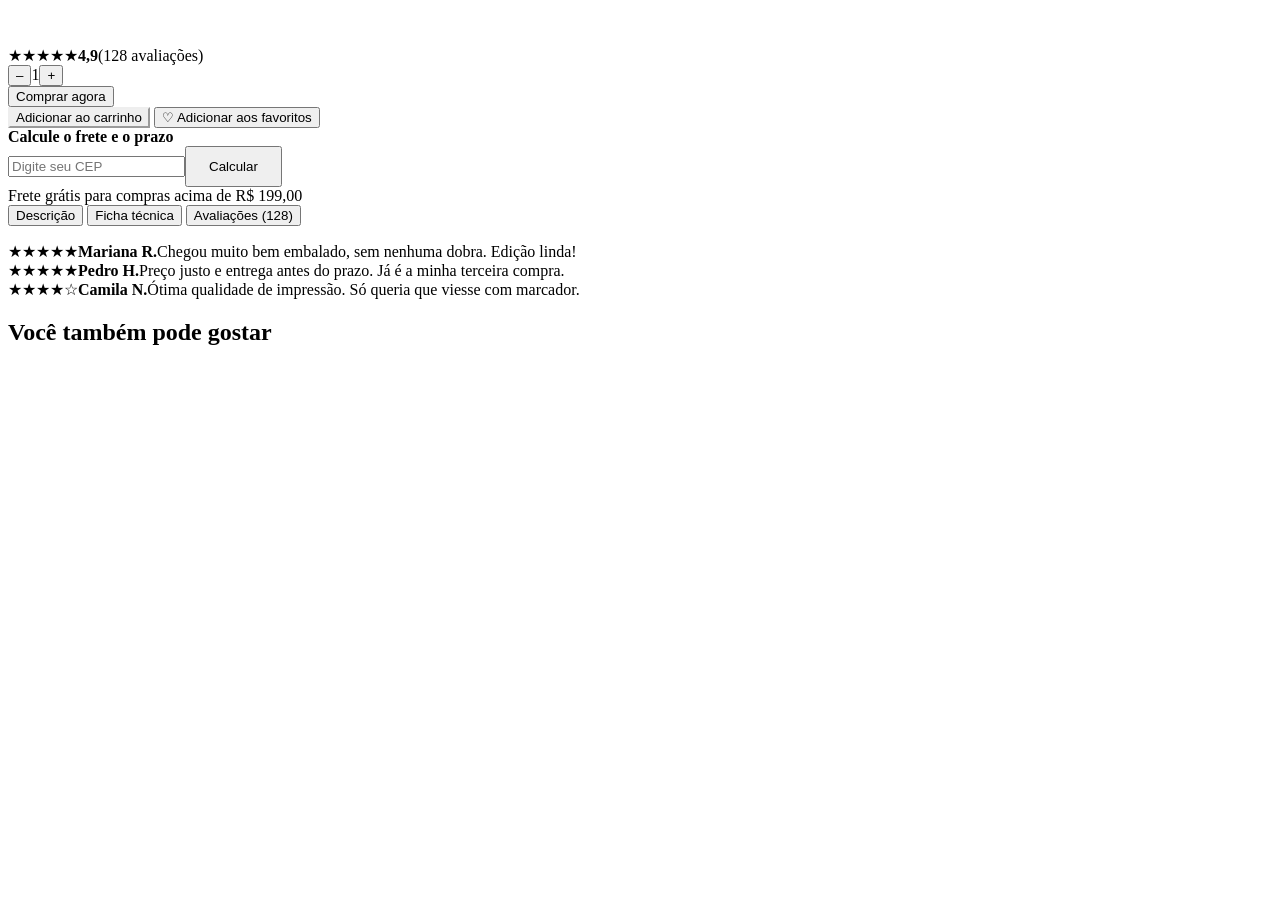
==== produto.html @ 6fdb6e45 "Adiciona página de detalhes do produto com frete e abas Co-Authored-By: Claude Opus 5.5 <noreply@ant" ====
<!doctype html>
<html lang="pt-BR">
<head>
  <meta charset="utf-8">
  <meta name="viewport" content="width=device-width, initial-scale=1">
  <title>Produto — Seshat</title>
  <link rel="icon" href="img/simbolo.svg">
  <link rel="preconnect" href="https://fonts.googleapis.com">
  <link rel="preconnect" href="https://fonts.gstatic.com" crossorigin>
  <link href="https://fonts.googleapis.com/css2?family=Inter:wght@400;500;600;700;900&family=Playfair+Display:wght@700&display=swap" rel="stylesheet">
  <link rel="stylesheet" href="css/style.css">
  <script>try { document.documentElement.dataset.theme = JSON.parse(localStorage.getItem('seshat-theme')) || 'light'; } catch (e) {}</script>
</head>
<body>
  <div id="header"></div>
  <main id="conteudo">
    <nav class="wrap crumbs" aria-label="Você está em" id="crumbs"></nav>
    <section class="wrap product">
      <div class="gallery">
        <div class="gallery-main"><img id="foto" alt=""></div>
        <div class="thumbs" id="thumbs"></div>
      </div>
      <div class="info">
        <span class="kicker" data-p="selo"></span>
        <h1 data-p="titulo"></h1>
        <span class="by" data-p="autor"></span>
        <div class="rating"><span class="stars" aria-hidden="true">★★★★★</span><b>4,9</b><span>(128 avaliações)</span></div>
        <div class="hr"></div>
        <div class="prices" id="precos"></div>
        <div class="stock" data-p="estoque"></div>
        <div class="seller"><b data-p="vendedor"></b><span data-p="vendedor-info"></span></div>
        <div class="buy-row">
          <div class="qty qty-lg" aria-label="Quantidade"><button type="button" data-q="-1" aria-label="Diminuir">–</button><span id="qtd">1</span><button type="button" data-q="1" aria-label="Aumentar">+</button></div>
          <button class="btn btn-dark" id="comprar">Comprar agora</button>
        </div>
        <button class="btn btn-outline btn-block" id="add" style="border-color:var(--ink)">Adicionar ao carrinho</button>
        <button class="fav-link" id="fav">♡  Adicionar aos favoritos</button>
        <div class="ship">
          <b>Calcule o frete e o prazo</b>
          <form id="frete"><input class="input" id="cep" inputmode="numeric" placeholder="Digite seu CEP" aria-label="CEP" maxlength="9"><button class="btn btn-gold btn-sm" style="padding:11px 22px">Calcular</button></form>
          <span class="ok" id="frete-msg">Frete grátis para compras acima de R$ 199,00</span>
        </div>
      </div>
    </section>

    <section class="details"><div class="wrap">
      <div class="tabs-line" role="tablist">
        <button class="ativo" role="tab" data-tab="desc">Descrição</button>
        <button role="tab" data-tab="ficha">Ficha técnica</button>
        <button role="tab" data-tab="aval">Avaliações (128)</button>
      </div>
      <div class="details-cols">
        <p data-p="descricao" data-pane="desc"></p>
        <div class="reviews hidden" data-pane="aval">
          <div class="review"><span class="stars">★★★★★</span><b>Mariana R.</b>Chegou muito bem embalado, sem nenhuma dobra. Edição linda!</div>
          <div class="review"><span class="stars">★★★★★</span><b>Pedro H.</b>Preço justo e entrega antes do prazo. Já é a minha terceira compra.</div>
          <div class="review"><span class="stars">★★★★☆</span><b>Camila N.</b>Ótima qualidade de impressão. Só queria que viesse com marcador.</div>
        </div>
        <dl class="spec" id="ficha" data-pane="desc ficha"></dl>
      </div>
    </div></section>

    <section class="wrap section">
      <div class="section-head"><div><h2>Você também pode gostar</h2><p data-p="rel"></p></div></div>
      <div class="grid" id="relacionados"></div>
    </section>
  </main>
  <div id="footer"></div>
  <script src="js/data.js"></script>
  <script src="js/app.js"></script>
  <script>
    const p = produto(params.get('id')) || produto('uzumaki-luxo');
    const gen = Object.entries(CATEGORIAS).find(([, c]) => c.itens.includes(p.id));
    mountLayout(p.rara ? 'raridades' : gen?.[0]);
    document.title = `${p.titulo} — Seshat`;
    const crumb = p.rara ? ['raridades', 'Raridades'] : gen ? [gen[0], gen[1].nome] : ['lancamentos', 'Lançamentos'];
    $('#crumbs').innerHTML = `<a href="index.html">Início</a><span class="sep">/</span><a href="categoria.html?g=${crumb[0]}">${crumb[1]}</a><span class="sep">/</span><span>${esc(p.titulo)}</span>`;

    const set = (k, v) => $$(`[data-p="${k}"]`).forEach(e => e.textContent = v);
    set('selo', p.selo || `${p.editora.toUpperCase()} · ${p.rara ? 'EDIÇÃO DE COLECIONADOR' : 'BROCHURA'} · ${gen ? gen[1].nome.toUpperCase() : 'MANGÁ'}`);
    set('titulo', p.titulo);
    set('autor', `por ${p.autor}`);
    set('estoque', p.estoque || (p.rara ? 'Restam poucas unidades — exemplar de coleção' : 'Em estoque — enviamos em até 24h'));
    if (!p.rara && !p.estoque) Object.assign($('[data-p="estoque"]').style, { background: 'var(--green-soft)', color: 'var(--green)' });
    set('vendedor', p.rara ? 'Vendido por Sebo Espiral · vendedor parceiro verificado' : 'Vendido e entregue pela Seshat');
    set('vendedor-info', p.rara ? '★ 4,9 como vendedor · 1.240 vendas · entrega e garantia pela Seshat' : 'Produto novo, lacrado e com nota fiscal');
    set('descricao', p.descricao || `${p.titulo} chega à Seshat pela ${p.editora}. Obra de ${p.autor}, com impressão de qualidade, papel encorpado e acabamento pensado para durar na sua estante. Um volume indispensável para quem acompanha a série${gen ? ' ou ama ' + gen[1].nome.toLowerCase() : ''}.`);
    set('rel', p.rara ? 'Outras raridades e clássicos do gênero' : `Mais títulos de ${gen ? gen[1].nome : 'mangá'} que os leitores adoram`);

    const d = desconto(p);
    $('#precos').innerHTML = `${p.antigo ? `<div class="row"><span class="old">${brl(p.antigo)}</span><span class="seal">-${d}%</span></div>` : ''}
      <span class="now">${brl(p.preco)}</span>
      <span class="pix">ou ${brl(cents(p.preco * .9))} no Pix (10% OFF)</span>
      <span class="parc">ou 6x de ${brl(cents(p.preco / 6))} sem juros no cartão</span>`;

    const ficha = p.ficha || [['Editora', p.editora], ['Autor', p.autor], ['Idioma', 'Português (Brasil)'], ['Formato', p.rara ? 'Capa dura · 17 × 25 cm' : 'Brochura · 13,7 × 20 cm'], ['Páginas', p.rara ? '640' : '192'], ['Edição', p.rara ? 'Luxo · 1ª tiragem' : 'Regular']];
    $('#ficha').innerHTML = ficha.map(([k, v]) => `<div><dt>${k}</dt><dd>${esc(v)}</dd></div>`).join('');

    // Galeria: a mesma capa com recortes diferentes, como no protótipo
    const pos = ['center', 'top', 'center 70%', 'bottom'];
    $('#foto').src = capa(p); $('#foto').alt = `Capa de ${p.titulo}`;
    $('#thumbs').innerHTML = pos.map((o, i) => `<button class="${i ? '' : 'ativo'}" data-pos="${o}" aria-label="Foto ${i + 1}"><img src="${capa(p)}" alt="" style="object-position:${o};${i ? 'transform:scale(1.6)' : ''}"></button>`).join('');
    $('#thumbs').onclick = e => {
      const b = e.target.closest('button'); if (!b) return;
      $$('#thumbs button').forEach(x => x.classList.toggle('ativo', x === b));
      $('#foto').style.objectPosition = b.dataset.pos;
      $('#foto').style.transform = b === $('#thumbs button') ? '' : 'scale(1.35)';
    };

    let q = 1;
    $$('[data-q]').forEach(b => b.onclick = () => { q = Math.max(1, Math.min(10, q + +b.dataset.q)); $('#qtd').textContent = q; });
    $('#add').onclick = () => { cart.add(p.id, q); openMiniCart(); };
    $('#comprar').onclick = () => { cart.add(p.id, q); location.href = 'checkout.html'; };
    const favTxt = () => $('#fav').textContent = favs.has(p.id) ? '♥  Nos seus favoritos' : '♡  Adicionar aos favoritos';
    $('#fav').onclick = () => { toast(favs.toggle(p.id) ? 'Adicionado aos favoritos' : 'Removido dos favoritos'); favTxt(); };
    favTxt();

    $('#cep').oninput = e => { const v = e.target.value.replace(/\D/g, '').slice(0, 8); e.target.value = v.length > 5 ? v.slice(0, 5) + '-' + v.slice(5) : v; };
    $('#frete').onsubmit = e => {
      e.preventDefault();
      const ok = $('#cep').value.replace(/\D/g, '').length === 8;
      $('#cep').classList.toggle('erro', !ok);
      $('#frete-msg').style.color = ok ? '' : 'var(--red)';
      $('#frete-msg').textContent = !ok ? 'Digite um CEP com 8 números.' : p.preco >= 199 ? 'Frete grátis · chega em 3 a 5 dias úteis' : 'PAC: R$ 19,90 (5 a 8 dias úteis) · grátis acima de R$ 199';
    };

    $$('[data-tab]').forEach(b => b.onclick = () => {
      $$('[data-tab]').forEach(x => x.classList.toggle('ativo', x === b));
      $$('[data-pane]').forEach(el => el.classList.toggle('hidden', !el.dataset.pane.split(' ').includes(b.dataset.tab)));
    });

    const rel = (p.rara ? LISTAS.raridades.itens : gen ? gen[1].itens : HOME.lancamentos).filter(id => id !== p.id).slice(0, 5);
    renderCards($('#relacionados'), rel);
  </script>
</body>
</html>
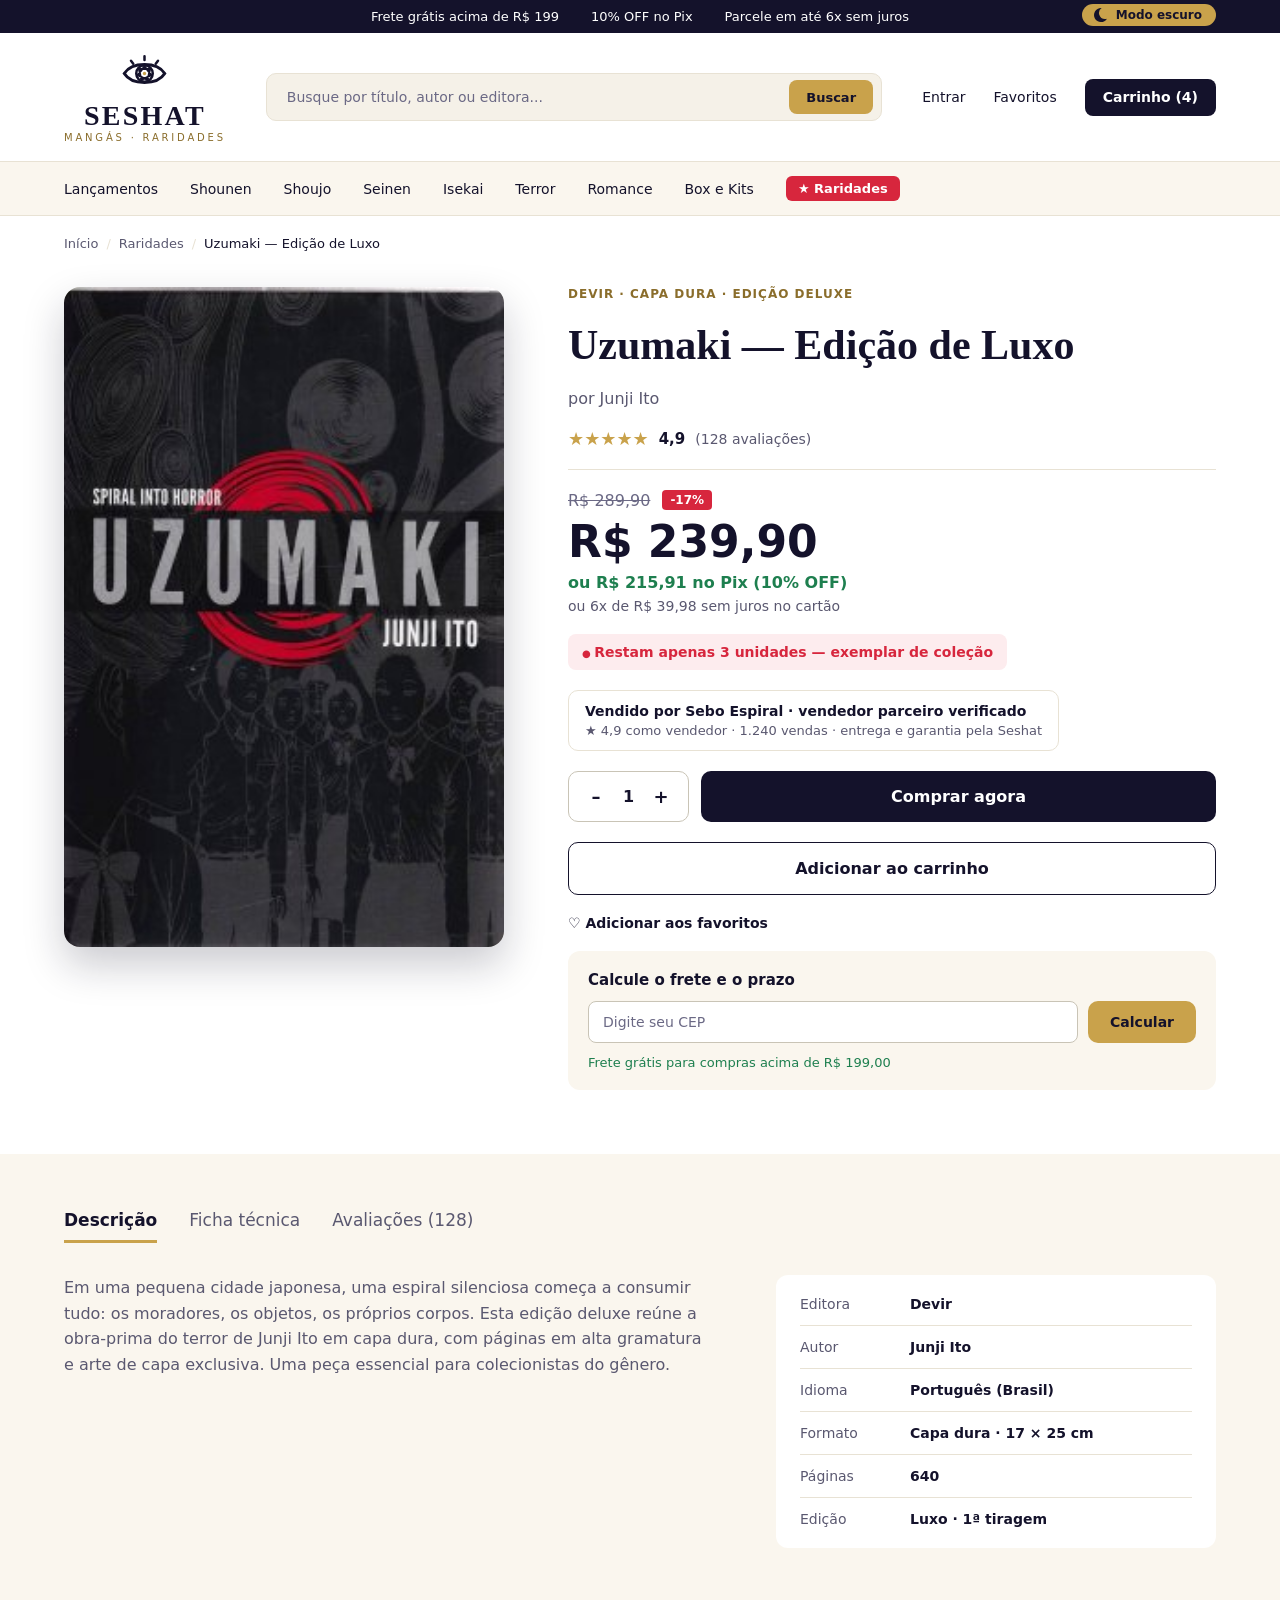
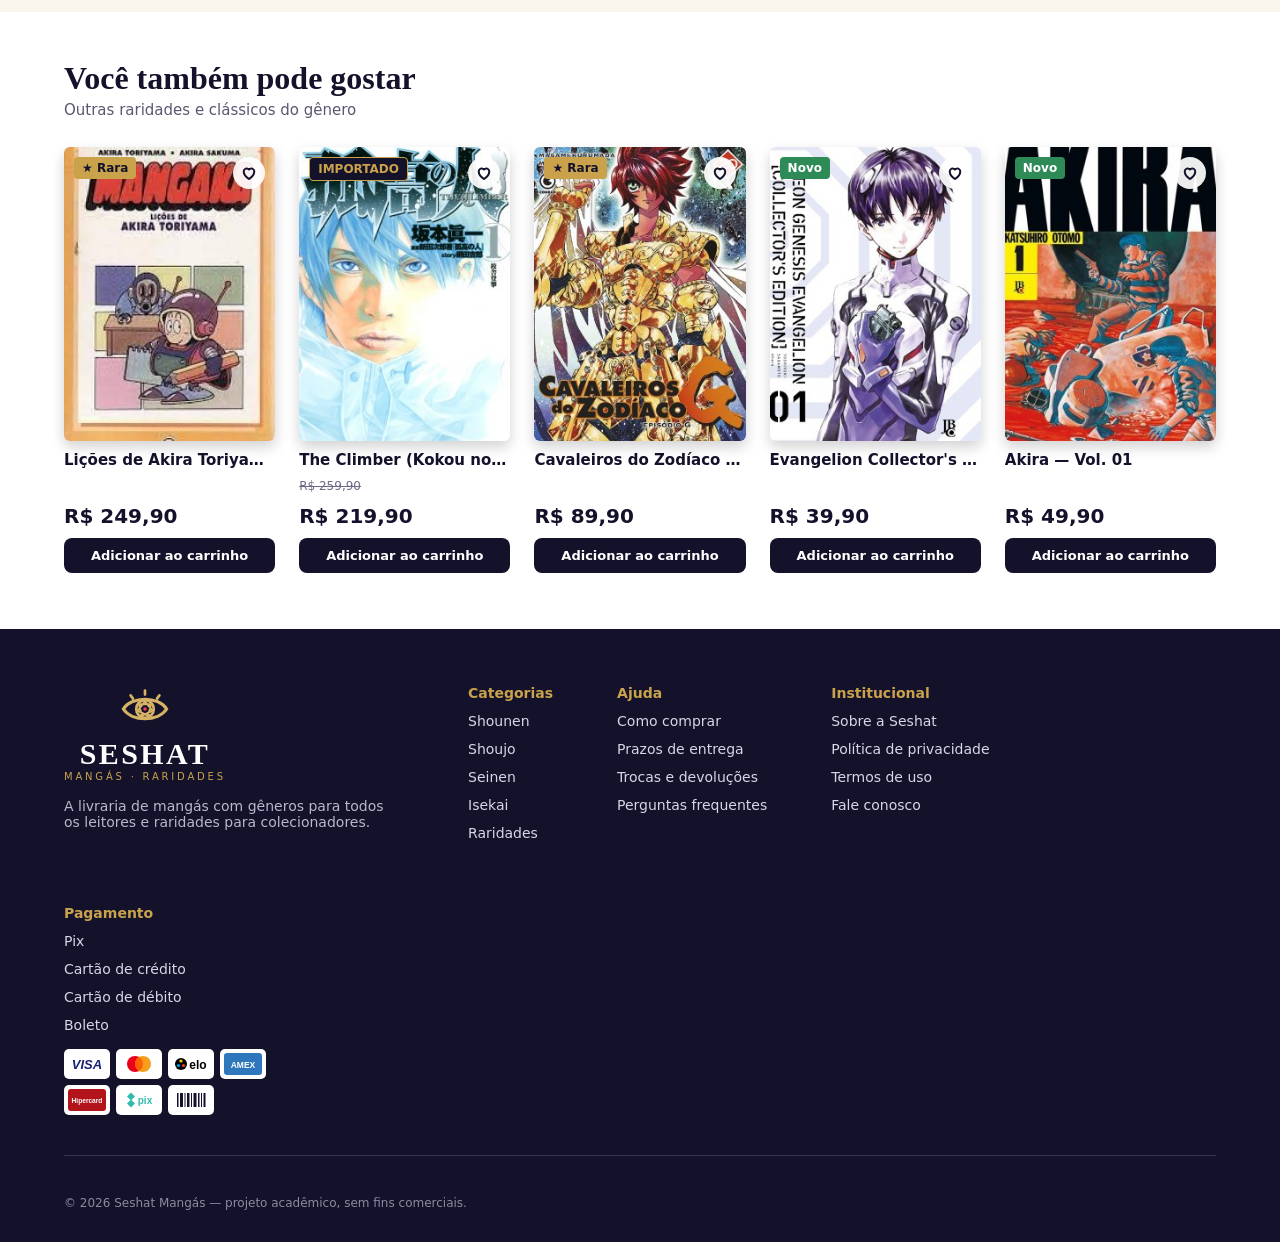
==== commit 1779998a: "Remove miniaturas da página do produto e mostra a capa inteira Co-Authored-By: Claude Opus 5.5 <nore" ====
--- a/produto.html
+++ b/produto.html
@@ -18,7 +18,6 @@
     <section class="wrap product">
       <div class="gallery">
         <div class="gallery-main"><img id="foto" alt=""></div>
-        <div class="thumbs" id="thumbs"></div>
       </div>
       <div class="info">
         <span class="kicker" data-p="selo"></span>
@@ -96,16 +95,7 @@
     const ficha = p.ficha || [['Editora', p.editora], ['Autor', p.autor], ['Idioma', 'Português (Brasil)'], ['Formato', p.rara ? 'Capa dura · 17 × 25 cm' : 'Brochura · 13,7 × 20 cm'], ['Páginas', p.rara ? '640' : '192'], ['Edição', p.rara ? 'Luxo · 1ª tiragem' : 'Regular']];
     $('#ficha').innerHTML = ficha.map(([k, v]) => `<div><dt>${k}</dt><dd>${esc(v)}</dd></div>`).join('');
 
-    // Galeria: a mesma capa com recortes diferentes, como no protótipo
-    const pos = ['center', 'top', 'center 70%', 'bottom'];
     $('#foto').src = capa(p); $('#foto').alt = `Capa de ${p.titulo}`;
-    $('#thumbs').innerHTML = pos.map((o, i) => `<button class="${i ? '' : 'ativo'}" data-pos="${o}" aria-label="Foto ${i + 1}"><img src="${capa(p)}" alt="" style="object-position:${o};${i ? 'transform:scale(1.6)' : ''}"></button>`).join('');
-    $('#thumbs').onclick = e => {
-      const b = e.target.closest('button'); if (!b) return;
-      $$('#thumbs button').forEach(x => x.classList.toggle('ativo', x === b));
-      $('#foto').style.objectPosition = b.dataset.pos;
-      $('#foto').style.transform = b === $('#thumbs button') ? '' : 'scale(1.35)';
-    };
 
     let q = 1;
     $$('[data-q]').forEach(b => b.onclick = () => { q = Math.max(1, Math.min(10, q + +b.dataset.q)); $('#qtd').textContent = q; });
--- a/css/style.css
+++ b/css/style.css
@@ -0,0 +1,657 @@
+/* Seshat — cores e tipografia tiradas do Figma (modo claro e escuro) */
+:root {
+  --bg: #ffffff;
+  --bg-soft: #faf6ee;
+  --bg-field: #f5f1e8;
+  --surface: #ffffff;
+  --ink: #14122b;
+  --navy: #14122b;
+  --btn: #14122b;
+  --btn-ink: #ffffff;
+  --header: #ffffff;
+  --muted: #5a5870;
+  --placeholder: #6b6985;
+  --line: #e8e2d4;
+  --line-strong: #c9c4b6;
+  --gold: #c9a24b;
+  --gold-ink: #8a6d2b;
+  --red: #d7263d;
+  --red-soft: #fdecee;
+  --red-ink: #a3162a;
+  --green: #1e7f4f;
+  --green-soft: #e8f5ee;
+  --pix-soft: #fbf5e6;
+  --overlay: rgba(20, 18, 43, .55);
+  --shadow: 0 6px 14px rgba(0, 0, 0, .18);
+  --serif: 'Playfair Display', Georgia, serif;
+  --sans: 'Inter', system-ui, sans-serif;
+  color-scheme: light;
+}
+:root[data-theme="dark"] {
+  --bg: #0e0d18;
+  --bg-soft: #1a1826;
+  --bg-field: #1a1826;
+  --surface: #1a1826;
+  --ink: #f4f3fa;
+  --navy: #14122b;
+  --btn: #14122b;
+  --header: #14122b;
+  --muted: #a5a2c3;
+  --placeholder: #b0aec8;
+  --line: #2a2740;
+  --line-strong: #2a2740;
+  --gold: #d6b264;
+  --gold-ink: #d6b264;
+  --red: #e64054;
+  --red-soft: #3a1620;
+  --red-ink: #ff9aa6;
+  --green: #38a36b;
+  --green-soft: #15291f;
+  --pix-soft: #1a1826;
+  --overlay: rgba(0, 0, 0, .65);
+  color-scheme: dark;
+}
+
+* { box-sizing: border-box; margin: 0; padding: 0; }
+html { scroll-behavior: smooth; }
+body { font-family: var(--sans); background: var(--bg); color: var(--ink); line-height: normal; -webkit-font-smoothing: antialiased; }
+a { color: inherit; text-decoration: none; }
+button, input, select, textarea { font: inherit; color: inherit; }
+button { background: none; border: 0; cursor: pointer; }
+img { display: block; max-width: 100%; }
+.serif { font-family: var(--serif); font-weight: 700; }
+.wrap { width: 100%; max-width: 1440px; margin: 0 auto; padding-left: 64px; padding-right: 64px; }
+.hidden { display: none !important; }
+:focus-visible { outline: 2px solid var(--gold); outline-offset: 2px; }
+
+/* Botões */
+.btn { display: inline-flex; align-items: center; justify-content: center; gap: 8px; border-radius: 10px; font-weight: 600; font-size: 16px; padding: 16px 24px; transition: transform .15s, filter .15s, background .15s; cursor: pointer; text-align: center; }
+.btn:hover { filter: brightness(1.08); }
+.btn:active { transform: scale(.98); }
+.btn-dark { background: var(--btn); color: var(--btn-ink); }
+:root[data-theme="dark"] .btn-dark { background: var(--gold); color: #14122b; }
+.btn-gold { background: var(--gold); color: #14122b; }
+.btn-outline { border: 1px solid var(--line-strong); color: var(--ink); background: transparent; }
+:root[data-theme="dark"] .btn-outline { border-color: #4a4668; }
+.btn-ghost { border: 1.5px solid #fff; color: #fff; border-radius: 8px; }
+.btn-sm { font-size: 14px; padding: 11px 22px; }
+.btn-block { width: 100%; }
+.link-gold { color: var(--gold-ink); font-weight: 600; font-size: 14px; }
+.link-gold:hover { text-decoration: underline; }
+
+/* Topo */
+.topbar { background: var(--navy); color: #fff; font-size: 13px; font-weight: 500; position: relative; }
+:root[data-theme="dark"] .topbar { background: #0a0913; }
+.topbar .wrap { display: flex; justify-content: center; gap: 32px; padding-top: 9px; padding-bottom: 9px; }
+.theme-toggle { position: absolute; right: 64px; top: 4px; background: var(--gold); color: #14122b; border-radius: 14px; padding: 4px 14px 4px 12px; font-size: 12px; font-weight: 600; display: flex; gap: 8px; align-items: center; }
+:root[data-theme="dark"] .theme-toggle { background: #fff; }
+.header { background: var(--header); }
+.header-main { display: flex; align-items: center; gap: 40px; padding-top: 18px; padding-bottom: 18px; }
+.logo { display: flex; flex-direction: column; align-items: center; gap: 6px; flex-shrink: 0; color: var(--ink); }
+:root[data-theme="dark"] .header .logo { color: #f4f3fa; }
+.logo svg { width: 45px; height: 45px; }
+.logo-name { font-family: var(--serif); font-weight: 700; font-size: 28px; letter-spacing: 2.24px; line-height: 1; }
+.logo-tag { font-size: 10px; font-weight: 500; letter-spacing: 2.8px; color: var(--gold-ink); margin-top: 2px; }
+.logo-text { display: flex; flex-direction: column; align-items: center; }
+.search { flex: 1; display: flex; align-items: center; background: var(--bg-field); border: 1px solid var(--line); border-radius: 10px; padding: 6px 8px 6px 20px; min-width: 0; }
+:root[data-theme="dark"] .search { background: #1d1b2e; }
+.search input { flex: 1; border: 0; background: transparent; font-size: 14px; outline: none; min-width: 0; }
+.search input::placeholder { color: var(--placeholder); }
+.search button { background: var(--gold); color: #14122b; font-weight: 600; font-size: 13px; border-radius: 8px; height: 34px; width: 84px; }
+.actions { display: flex; align-items: center; gap: 28px; font-size: 14px; font-weight: 500; flex-shrink: 0; }
+.actions a:hover { color: var(--gold-ink); }
+.cart-btn { background: var(--btn); color: #fff; border-radius: 8px; height: 37px; padding: 0 18px; display: inline-flex; align-items: center; font-weight: 600; }
+:root[data-theme="dark"] .cart-btn { background: #1d1b2e; border: 1px solid var(--line); }
+.actions .cart-btn:hover { color: #fff; filter: brightness(1.15); }
+.menu-btn { display: none; font-size: 24px; color: var(--ink); }
+.catmenu { background: var(--bg-soft); border: 1px solid var(--line); border-width: 1px 0; }
+.catmenu .wrap { display: flex; align-items: center; gap: 32px; padding-top: 14px; padding-bottom: 14px; font-size: 14px; font-weight: 500; overflow-x: auto; white-space: nowrap; scrollbar-width: none; }
+.catmenu a:hover, .catmenu a.ativo { color: var(--gold-ink); }
+.catmenu a.ativo { font-weight: 700; }
+.tag-raridades { background: var(--red); color: #fff !important; font-weight: 700; font-size: 13px; padding: 5px 12px; border-radius: 6px; }
+.tag-raridades:hover { filter: brightness(1.1); }
+
+/* Hero */
+.hero { background: var(--navy); color: #fff; }
+.hero .wrap { display: flex; align-items: center; justify-content: space-between; gap: 40px; padding-top: 56px; padding-bottom: 56px; }
+.hero-text { max-width: 560px; display: flex; flex-direction: column; gap: 20px; align-items: flex-start; }
+.eyebrow { color: var(--gold); font-size: 13px; font-weight: 600; letter-spacing: 2.6px; }
+.hero h1 { font-family: var(--serif); font-size: 52px; line-height: 1.12; }
+.hero p { color: #c9c7da; font-size: 17px; line-height: 1.5; max-width: 520px; }
+.hero-buttons { display: flex; gap: 14px; flex-wrap: wrap; }
+.hero-buttons .btn { font-size: 15px; border-radius: 8px; padding: 16px 28px; }
+.hero-covers { position: relative; width: 560px; height: 330px; flex-shrink: 0; }
+.hero-covers img { position: absolute; width: 190px; height: 270px; object-fit: cover; border-radius: 6px; box-shadow: 0 8px 18px rgba(0, 0, 0, .25); transition: transform .3s; }
+.hero-covers img:nth-child(1) { left: 34px; top: 49px; transform: rotate(-6deg); }
+.hero-covers img:nth-child(2) { left: 190px; top: 20px; z-index: 1; }
+.hero-covers img:nth-child(3) { left: 345px; top: 79px; transform: rotate(6deg); z-index: 2; }
+.hero-covers:hover img:nth-child(1) { transform: rotate(-9deg) translateX(-8px); }
+.hero-covers:hover img:nth-child(3) { transform: rotate(9deg) translateX(8px); }
+
+.publishers { background: var(--bg-soft); border: 1px solid var(--line); border-width: 1px 0; }
+.publishers .wrap { display: flex; align-items: center; justify-content: center; gap: 20px; padding-top: 22px; padding-bottom: 22px; flex-wrap: wrap; }
+.publishers span { color: var(--muted); font-size: 13px; font-weight: 500; letter-spacing: 1.04px; }
+.chips { display: flex; gap: 12px; flex-wrap: wrap; }
+.chip { background: var(--surface); border: 1px solid var(--line); border-radius: 20px; padding: 10px 20px; font-weight: 600; font-size: 15px; }
+.chip:hover { border-color: var(--gold); }
+
+/* Seções */
+.section { padding-top: 48px; padding-bottom: 56px; }
+.section-alt { background: var(--bg-soft); }
+.section-head { display: flex; justify-content: space-between; align-items: flex-end; gap: 16px; margin-bottom: 28px; }
+.section-head h2 { font-family: var(--serif); font-size: 32px; }
+.section-head p { color: var(--muted); font-size: 15px; margin-top: 4px; }
+.genres { display: grid; grid-template-columns: repeat(6, 1fr); gap: 20px; }
+.genre-tile { position: relative; height: 190px; border-radius: 12px; overflow: hidden; display: flex; flex-direction: column; justify-content: flex-end; padding: 18px; color: #fff; isolation: isolate; }
+.genre-tile img { position: absolute; inset: 0; width: 100%; height: 100%; object-fit: cover; z-index: -2; transition: transform .4s; }
+.genre-tile::before { content: ''; position: absolute; inset: 0; z-index: -1; background: linear-gradient(rgba(var(--c1), .62), rgba(var(--c2), .62)); }
+.genre-tile:hover img { transform: scale(1.06); }
+.genre-tile strong { font-family: var(--serif); font-size: 24px; }
+.genre-tile small { font-size: 13px; }
+
+/* Card de produto */
+.grid { display: grid; grid-template-columns: repeat(5, 1fr); gap: 32px 24px; }
+.grid-4 { grid-template-columns: repeat(4, 1fr); gap: 40px 32px; }
+.card { display: flex; flex-direction: column; gap: 10px; min-width: 0; }
+.card-cover { position: relative; aspect-ratio: 216 / 300; border-radius: 6px; overflow: hidden; box-shadow: var(--shadow); display: block; }
+.card-cover a { display: block; height: 100%; }
+.card-cover img { width: 100%; height: 100%; object-fit: cover; transition: transform .35s; }
+.card:hover .card-cover img { transform: scale(1.04); }
+.seal { position: absolute; left: 10px; top: 10px; background: var(--red); color: #fff; font-weight: 700; font-size: 12px; padding: 4px 8px; border-radius: 4px; }
+.seal.novo { background: #2e8b57; }
+.seal.importado { background: var(--navy); border: 1px solid var(--gold); color: var(--gold); }
+.seal.rara { background: var(--gold); color: #14122b; }
+.fav { position: absolute; right: 10px; top: 10px; width: 32px; height: 32px; border-radius: 16px; background: rgba(255, 255, 255, .92); display: grid; place-items: center; transition: transform .15s; }
+.fav:hover { transform: scale(1.1); }
+.fav svg { width: 18px; height: 18px; stroke: #14122b; fill: none; }
+.fav.on svg { fill: var(--red); stroke: var(--red); }
+.card-title { font-weight: 600; font-size: 15px; white-space: nowrap; overflow: hidden; text-overflow: ellipsis; }
+.card-title:hover { color: var(--gold-ink); }
+.price-old { color: var(--placeholder); font-size: 12px; text-decoration: line-through; min-height: 15px; }
+.price { font-weight: 700; font-size: 20px; }
+.card .btn { font-size: 13px; padding: 10px 16px; border-radius: 8px; background: var(--btn); color: #fff; margin-top: auto; }
+:root[data-theme="dark"] .card .btn { background: #14122b; border: 1px solid var(--line); }
+
+/* Faixa raridades */
+.rare-band { background: var(--navy); border: 2px solid var(--gold); border-radius: 20px; padding: 44px 56px; display: flex; align-items: center; justify-content: space-between; gap: 32px; color: #fff; position: relative; min-height: 383px; }
+.rare-text { max-width: 600px; display: flex; flex-direction: column; gap: 14px; align-items: flex-start; }
+.rare-text .eyebrow { font-weight: 700; }
+.rare-text h3 { font-family: var(--serif); font-size: 34px; max-width: 540px; }
+.rare-text p { color: #c9c7da; font-size: 16px; line-height: 1.5; max-width: 540px; }
+.rare-text .price { font-size: 26px; padding-top: 14px; }
+.rare-text .btn { font-size: 15px; padding: 15px 28px; border-radius: 8px; }
+.rare-covers { display: flex; align-items: center; gap: 20px; flex-shrink: 0; padding: 0 60px; position: relative; overflow: hidden; }
+/* Trilho do carrossel: as capas ficam fixas no DOM e só mudam de posição, assim o movimento é animado */
+.rare-track { --w: 140px; --h: 200px; --step: 160px; position: relative; width: calc(var(--step) * 2 + var(--w)); height: calc(var(--h) * 1.12 + 64px); }
+.rare-track img { position: absolute; left: 50%; top: 50%; width: var(--w); height: var(--h); object-fit: cover; border-radius: 6px; box-shadow: 0 8px 18px rgba(0, 0, 0, .25); cursor: pointer; opacity: .4; filter: saturate(.6);
+  transform: translate(calc(-50% + var(--x, 0px)), -50%) scale(var(--s, .92)); transition: transform .6s var(--ease), opacity .6s var(--ease), filter .6s var(--ease), box-shadow .6s var(--ease); }
+.rare-track img[data-pos="-1"] { --x: calc(var(--step) * -1); }
+.rare-track img[data-pos="1"] { --x: var(--step); }
+.rare-track img[data-pos="0"] { --s: 1.12; opacity: 1; filter: none; z-index: 2; box-shadow: 0 0 0 2px var(--gold), 0 0 28px rgba(214, 178, 100, .45), 0 18px 34px rgba(0, 0, 0, .45); }
+.rare-track img[data-pos="hide-l"] { --x: calc(var(--step) * -2); opacity: 0; pointer-events: none; }
+.rare-track img[data-pos="hide-r"] { --x: calc(var(--step) * 2); opacity: 0; pointer-events: none; }
+.rare-track img:not([data-pos="0"]):hover { opacity: .75; filter: none; }
+.rare-dots { position: absolute; left: 50%; bottom: -18px; translate: -50% 0; display: flex; gap: 8px; }
+.rare-dots button { width: 8px; height: 8px; border-radius: 4px; background: rgba(255, 255, 255, .3); transition: width .4s var(--ease), background .4s; }
+.rare-dots button.ativo { width: 24px; background: var(--gold); }
+.rare-text > * { transition: opacity .3s var(--ease), translate .3s var(--ease); }
+.rare-text.trocando > :not(.eyebrow) { opacity: 0; translate: 0 10px; }
+.arrow { width: 40px; height: 40px; border-radius: 20px; background: rgba(255, 255, 255, .14); color: #fff; font-weight: 700; font-size: 18px; position: absolute; top: 50%; translate: 0 -50%; }
+.arrow { z-index: 3; transition: background .2s, scale .2s var(--ease); }
+.arrow:hover { background: rgba(255, 255, 255, .25); scale: 1.1; }
+.arrow:active { scale: .92; }
+.arrow.prev { left: 0; } .arrow.next { right: 0; }
+
+.benefits { display: flex; justify-content: space-between; gap: 24px; padding-top: 40px; padding-bottom: 40px; flex-wrap: wrap; }
+.benefit { display: flex; flex-direction: column; gap: 4px; }
+.benefit::before { content: ''; width: 10px; height: 10px; border-radius: 50%; background: var(--gold); }
+.benefit strong { font-size: 16px; font-weight: 600; }
+.benefit span { color: var(--muted); font-size: 14px; }
+
+/* Rodapé */
+.footer { background: var(--navy); color: #d8d6e6; }
+:root[data-theme="dark"] .footer { background: #14122b; }
+.footer .wrap { padding-top: 56px; padding-bottom: 32px; display: flex; flex-direction: column; gap: 40px; }
+.footer-cols { display: flex; gap: 64px; flex-wrap: wrap; }
+.footer-brand { width: 340px; display: flex; flex-direction: column; gap: 16px; align-items: flex-start; }
+.footer-brand .logo { color: #fff; }
+.footer-brand .logo svg { width: 48px; height: 48px; }
+.footer-brand .logo-name { font-size: 30px; letter-spacing: 2.4px; }
+.footer-brand .logo-tag { color: var(--gold); }
+.footer-brand p { color: #b9b7cc; font-size: 14px; max-width: 320px; }
+.footer-col { display: flex; flex-direction: column; gap: 12px; font-size: 14px; }
+.footer-col h4 { color: var(--gold); font-weight: 600; font-size: 14px; }
+.footer-col a:hover { color: #fff; }
+.flags { display: flex; flex-wrap: wrap; gap: 6px; max-width: 220px; margin-top: 4px; }
+.flag { width: 46px; height: 30px; border-radius: 5px; background: #fff; display: grid; place-items: center; box-shadow: 0 0 0 1px rgba(0, 0, 0, .08); }
+.flag svg { width: 38px; height: 22px; }
+.footer-line { height: 1px; background: rgba(255, 255, 255, .15); }
+.footer small { color: #8c8aa0; font-size: 12px; }
+
+/* Breadcrumb e cabeçalho de lista */
+.crumbs { display: flex; gap: 8px; font-size: 13px; font-weight: 500; color: var(--muted); padding-top: 20px; padding-bottom: 20px; flex-wrap: wrap; }
+.crumbs .sep { color: var(--line); }
+.crumbs a:hover { color: var(--gold-ink); }
+.crumbs span:last-child { color: var(--ink); }
+.page-head { background: var(--navy); color: #fff; }
+.page-head .wrap { display: flex; justify-content: space-between; align-items: center; gap: 24px; padding-top: 44px; padding-bottom: 44px; }
+.page-head h1 { font-family: var(--serif); font-size: 48px; }
+.page-head p { color: #c9c7da; font-size: 16px; margin-top: 10px; max-width: 760px; }
+.page-head .count { text-align: right; flex-shrink: 0; }
+.page-head .count strong { font-family: var(--serif); color: var(--gold); font-size: 44px; display: block; }
+.page-head .count span { color: #c9c7da; font-size: 14px; }
+
+/* Lista com filtros */
+.list-body { display: flex; gap: 40px; padding-top: 40px; padding-bottom: 64px; align-items: flex-start; }
+.filters { width: 260px; flex-shrink: 0; display: flex; flex-direction: column; gap: 28px; }
+.filters h3 { font-family: var(--serif); font-size: 22px; }
+.filter-group { display: flex; flex-direction: column; gap: 12px; }
+.filter-group h4 { font-size: 15px; font-weight: 600; padding-bottom: 12px; border-bottom: 1px solid var(--line); }
+.check { display: flex; gap: 10px; align-items: center; font-size: 14px; cursor: pointer; }
+.check input { appearance: none; width: 18px; height: 18px; border: 1.5px solid var(--line-strong); border-radius: 4px; background: var(--surface); display: grid; place-items: center; cursor: pointer; flex-shrink: 0; }
+.check input:checked { background: var(--gold); border-color: var(--gold); }
+.check input:checked::after { content: '✓'; font-size: 12px; font-weight: 700; color: #14122b; }
+.check small { color: var(--placeholder); font-size: 13px; }
+.range { width: 100%; accent-color: var(--gold); }
+.range-labels { display: flex; justify-content: space-between; color: var(--muted); font-size: 13px; font-weight: 500; }
+.list-content { flex: 1; min-width: 0; display: flex; flex-direction: column; gap: 32px; }
+.sortbar { display: flex; justify-content: space-between; align-items: center; color: var(--muted); font-size: 14px; gap: 12px; flex-wrap: wrap; }
+.sortbar label { display: flex; align-items: center; gap: 10px; }
+.select { background: var(--surface); border: 1px solid var(--line-strong); border-radius: 8px; padding: 9px 14px; font-weight: 600; font-size: 14px; color: var(--ink); cursor: pointer; }
+.empty { text-align: center; padding: 64px 16px; color: var(--muted); display: flex; flex-direction: column; gap: 16px; align-items: center; }
+.empty strong { font-family: var(--serif); color: var(--ink); font-size: 26px; }
+
+/* Produto */
+.product { display: flex; gap: 64px; padding-top: 16px; padding-bottom: 64px; }
+.gallery { width: 440px; flex-shrink: 0; display: flex; flex-direction: column; gap: 20px; }
+.gallery-main { width: 100%; aspect-ratio: 2 / 3; border-radius: 16px; overflow: hidden; background: var(--bg-soft); box-shadow: 0 18px 40px rgba(20, 18, 43, .22); }
+.gallery-main img { width: 100%; height: 100%; object-fit: cover; transition: transform .6s var(--ease); }
+.gallery-main:hover img { transform: scale(1.03); }
+.thumbs { display: flex; gap: 16px; }
+.thumbs button { width: 112px; height: 112px; border-radius: 10px; overflow: hidden; border: 1px solid var(--line); }
+.thumbs button.ativo { border: 2px solid var(--ink); }
+.thumbs img { width: 100%; height: 100%; object-fit: cover; }
+.info { flex: 1; display: flex; flex-direction: column; gap: 20px; min-width: 0; }
+.info .kicker { color: var(--gold-ink); font-size: 12px; font-weight: 600; letter-spacing: 1px; }
+.info h1 { font-family: var(--serif); font-size: 42px; line-height: 1.15; }
+.info .by { color: var(--muted); font-size: 16px; }
+.rating { display: flex; align-items: center; gap: 10px; font-size: 14px; color: var(--muted); }
+.rating .stars { color: var(--gold); font-size: 18px; }
+.rating b { color: var(--ink); font-size: 15px; }
+.hr { height: 1px; background: var(--line); }
+.prices { display: flex; flex-direction: column; gap: 6px; }
+.prices .row { display: flex; gap: 12px; align-items: center; }
+.prices .old { color: var(--placeholder); text-decoration: line-through; font-size: 16px; }
+.prices .seal { position: static; padding: 3px 8px; }
+.prices .now { font-size: 44px; font-weight: 700; }
+.prices .pix { color: var(--green); font-weight: 600; font-size: 16px; }
+.prices .parc { color: var(--muted); font-size: 14px; }
+.stock { background: var(--red-soft); color: var(--red); border-radius: 8px; padding: 10px 14px; font-size: 14px; font-weight: 600; align-self: flex-start; }
+.stock::before { content: '● '; font-size: 10px; }
+.seller { border: 1px solid var(--line); border-radius: 10px; padding: 12px 16px; display: flex; flex-direction: column; gap: 4px; align-self: flex-start; }
+.seller b { font-size: 14px; font-weight: 600; }
+.seller span { color: var(--muted); font-size: 13px; }
+.buy-row { display: flex; gap: 12px; }
+.qty { display: inline-flex; align-items: center; gap: 16px; border: 1px solid var(--line-strong); background: var(--surface); border-radius: 10px; padding: 10px 14px; font-weight: 600; }
+.qty button { font-size: 18px; font-weight: 600; width: 18px; }
+.qty-lg { padding: 14px 18px; gap: 18px; }
+.buy-row .btn-dark { flex: 1; }
+.fav-link { font-size: 14px; font-weight: 600; align-self: flex-start; }
+.fav-link:hover { color: var(--gold-ink); }
+.ship { background: var(--bg-soft); border-radius: 12px; padding: 20px; display: flex; flex-direction: column; gap: 12px; }
+.ship b { font-size: 15px; font-weight: 600; }
+.ship form { display: flex; gap: 10px; }
+.ship .ok { color: var(--green); font-size: 13px; }
+.input { width: 100%; background: var(--surface); border: 1px solid var(--line-strong); border-radius: 8px; padding: 12px 14px; font-size: 14px; outline: none; transition: border-color .15s; }
+.input::placeholder { color: var(--placeholder); }
+.input:focus { border-color: var(--gold); }
+.input.erro { border-color: var(--red); }
+.details { background: var(--bg-soft); }
+.details .wrap { padding-top: 56px; padding-bottom: 64px; display: flex; flex-direction: column; gap: 32px; }
+.tabs-line { display: flex; gap: 32px; }
+.tabs-line button { font-size: 17px; font-weight: 500; color: var(--muted); padding-bottom: 10px; border-bottom: 3px solid transparent; }
+.tabs-line button.ativo { color: var(--ink); font-weight: 700; border-color: var(--gold); }
+.details-cols { display: flex; gap: 64px; align-items: flex-start; }
+.details-cols > p { flex: 1; color: var(--muted); font-size: 16px; line-height: 1.6; }
+.spec { width: 440px; flex-shrink: 0; background: var(--surface); border-radius: 12px; padding: 8px 24px; }
+.spec div { display: flex; gap: 40px; padding: 13px 0; font-size: 14px; border-bottom: 1px solid var(--line); }
+.spec div:last-child { border: 0; }
+.spec dt { color: var(--muted); font-weight: 500; width: 70px; }
+.spec dd { font-weight: 600; }
+.reviews { display: flex; flex-direction: column; gap: 16px; flex: 1; }
+.review { background: var(--surface); border-radius: 12px; padding: 20px; display: flex; flex-direction: column; gap: 6px; font-size: 14px; color: var(--muted); }
+.review b { color: var(--ink); }
+.review .stars { color: var(--gold); }
+
+/* Carrinho */
+.cart { display: flex; gap: 48px; padding-top: 8px; padding-bottom: 80px; align-items: flex-start; }
+.cart-items { flex: 1; min-width: 0; }
+.cart-items > header { padding-bottom: 20px; border-bottom: 1px solid var(--line); }
+.cart-items h1 { font-family: var(--serif); font-size: 36px; }
+.cart-items header p { color: var(--muted); font-size: 15px; margin-top: 4px; }
+.cart-item { display: flex; align-items: center; gap: 24px; padding: 24px 0; border-bottom: 1px solid var(--line); }
+.cart-item img { width: 90px; height: 130px; object-fit: cover; border-radius: 6px; flex-shrink: 0; }
+.cart-item .meta { flex: 1; display: flex; flex-direction: column; gap: 6px; min-width: 0; }
+.cart-item .meta a { font-size: 17px; font-weight: 600; }
+.cart-item .meta a:hover { color: var(--gold-ink); }
+.cart-item .meta span { color: var(--muted); font-size: 13px; }
+.cart-item .meta .ok { color: var(--green); font-weight: 500; }
+.cart-item .total { font-size: 20px; font-weight: 700; width: 110px; text-align: right; }
+.trash { width: 20px; height: 20px; color: #8a8799; }
+.trash:hover { color: var(--red); }
+.summary { width: 420px; flex-shrink: 0; background: var(--bg-soft); border: 1px solid var(--line); border-radius: 16px; padding: 28px; display: flex; flex-direction: column; gap: 16px; position: sticky; top: 16px; }
+.summary h2 { font-family: var(--serif); font-size: 24px; }
+.sum-row { display: flex; justify-content: space-between; font-size: 14px; color: var(--muted); }
+.sum-row b { color: var(--ink); font-weight: 500; }
+.sum-row .green { color: var(--green); }
+.sum-total { display: flex; justify-content: space-between; align-items: baseline; }
+.sum-total span { font-weight: 700; font-size: 18px; }
+.sum-total b { font-size: 24px; }
+.summary small { color: var(--muted); font-size: 13px; }
+.coupon { display: flex; gap: 8px; }
+.coupon .btn { padding: 11px 18px; font-size: 14px; }
+.secure { color: var(--muted); font-size: 13px; font-weight: 500; text-align: center; }
+.mini-items { display: flex; flex-direction: column; gap: 14px; }
+.mini-item { display: flex; align-items: center; gap: 14px; font-size: 14px; }
+.mini-item img { width: 48px; height: 70px; object-fit: cover; border-radius: 6px; }
+.mini-item div { flex: 1; min-width: 0; }
+.mini-item div b { font-weight: 600; display: block; }
+.mini-item div span { color: var(--muted); font-size: 13px; }
+.mini-item > b { font-weight: 600; }
+
+/* Checkout */
+.checkout-head { background: var(--header); border-bottom: 1px solid var(--line); }
+.checkout-head .wrap { display: flex; align-items: center; gap: 24px; padding-top: 20px; padding-bottom: 20px; }
+.checkout-head .logo svg { width: 42px; height: 42px; }
+.checkout-head .logo-name { font-size: 26px; }
+.checkout-head .back { margin-left: auto; }
+.checkout-head .safe { color: var(--green); font-weight: 600; font-size: 14px; }
+.checkout { display: flex; gap: 48px; padding-top: 40px; padding-bottom: 80px; align-items: flex-start; }
+.checkout .summary { width: 440px; }
+.checkout-form { flex: 1; min-width: 0; display: flex; flex-direction: column; gap: 28px; }
+.box { background: var(--surface); border: 1px solid var(--line); border-radius: 16px; padding: 28px; display: flex; flex-direction: column; gap: 18px; }
+.box h2 { font-family: var(--serif); font-size: 22px; }
+.fields { display: grid; grid-template-columns: 1fr 1fr; gap: 16px; }
+.field { display: flex; flex-direction: column; gap: 6px; }
+.field label { font-size: 14px; font-weight: 600; }
+.field .msg { color: var(--red); font-size: 12px; min-height: 0; }
+.field-full { grid-column: 1 / -1; }
+.found { background: var(--bg-field); }
+.pay-opt { display: flex; align-items: center; gap: 14px; border: 1px solid #d9d4c6; border-radius: 12px; padding: 16px 20px; cursor: pointer; transition: all .15s; }
+:root[data-theme="dark"] .pay-opt { border-color: var(--line); }
+.pay-opt input { appearance: none; width: 20px; height: 20px; border-radius: 50%; border: 1px solid var(--line-strong); background: var(--surface); flex-shrink: 0; display: grid; place-items: center; }
+.pay-opt input:checked { border-color: var(--ink); }
+.pay-opt input:checked::after { content: ''; width: 10px; height: 10px; border-radius: 50%; background: var(--ink); }
+.pay-opt:has(input:checked) { background: var(--pix-soft); border-color: var(--gold); }
+.pay-opt div { flex: 1; display: flex; flex-direction: column; gap: 2px; }
+.pay-opt b { font-size: 15px; font-weight: 600; }
+.pay-opt span { color: var(--muted); font-size: 13px; }
+.pay-opt span.green { color: var(--green); }
+.pay-opt .flags { max-width: none; }
+.pay-opt .flag { width: 38px; height: 25px; }
+.pay-opt .flag svg { width: 30px; height: 18px; }
+.pix { display: flex; gap: 28px; }
+.qr { width: 180px; height: 180px; flex-shrink: 0; background: #fff; border: 1px solid var(--line); border-radius: 12px; padding: 14px; }
+.pix-text { display: flex; flex-direction: column; gap: 12px; font-size: 14px; color: var(--muted); align-items: flex-start; }
+.pix-text h3 { color: var(--ink); font-size: 17px; font-weight: 600; }
+.pix-text .valor b { color: var(--ink); font-size: 20px; margin-left: 8px; }
+.pix-code { width: 100%; background: var(--pix-soft); border: 1px solid var(--line); border-radius: 8px; padding: 12px 14px; color: var(--ink); font-size: 13px; overflow-wrap: anywhere; }
+.pix-text .ok { color: var(--green); font-size: 13px; }
+.alert { background: var(--red-soft); border: 1px solid var(--red); color: var(--red-ink); border-radius: 12px; padding: 12px 14px; display: flex; gap: 10px; align-items: center; font-size: 14px; font-weight: 500; }
+.alert::before { content: '!'; width: 20px; height: 20px; border-radius: 10px; background: var(--red); color: #fff; font-weight: 700; font-size: 13px; display: grid; place-items: center; flex-shrink: 0; }
+
+/* Login */
+.auth { display: flex; min-height: 100vh; }
+.auth-brand { width: 50%; background: var(--navy); color: #fff; padding: 64px 72px; display: flex; flex-direction: column; justify-content: space-between; gap: 40px; }
+.auth-brand .logo { color: #fff; align-self: flex-start; }
+.auth-brand .logo svg { width: 51px; height: 51px; }
+.auth-brand .logo-name { font-size: 32px; }
+.auth-brand .logo-tag { color: var(--gold); font-size: 11px; }
+.auth-brand h1 { font-family: var(--serif); font-size: 46px; line-height: 1.2; max-width: 560px; }
+.auth-brand p { color: #c9c7da; font-size: 17px; line-height: 1.5; max-width: 549px; margin-top: 20px; }
+.auth-covers { display: flex; gap: 32px; }
+.auth-covers img { width: 120px; height: 170px; object-fit: cover; border-radius: 6px; box-shadow: 0 8px 18px rgba(0, 0, 0, .3); }
+.auth-covers img:nth-child(even) { transform: translateY(30px); }
+.auth-side { width: 50%; background: var(--bg-soft); display: grid; place-items: center; padding: 48px 24px; }
+.auth-card { width: 100%; max-width: 500px; background: var(--surface); border: 1px solid var(--line); border-radius: 20px; padding: 48px; display: flex; flex-direction: column; gap: 20px; }
+.auth-card h2 { font-family: var(--serif); font-size: 34px; }
+.auth-card > p { color: var(--muted); font-size: 15px; line-height: 1.5; }
+.seg { display: flex; background: var(--bg-field); border-radius: 10px; padding: 4px; }
+:root[data-theme="dark"] .seg { background: #0e0d18; }
+.seg button { flex: 1; border-radius: 10px; padding: 11px 0; font-size: 14px; font-weight: 600; color: var(--muted); }
+.seg button.ativo { background: var(--btn); color: #fff; }
+:root[data-theme="dark"] .seg button.ativo { background: var(--gold); color: #14122b; }
+.row-between { display: flex; justify-content: space-between; align-items: center; font-size: 14px; color: var(--muted); gap: 12px; }
+.row-between .check { color: var(--muted); }
+.or { display: flex; align-items: center; gap: 12px; color: var(--muted); font-size: 13px; }
+.or::before, .or::after { content: ''; flex: 1; height: 1px; background: var(--line); }
+
+/* Status e confirmação */
+.center-page { min-height: 70vh; background: var(--bg-soft); display: flex; flex-direction: column; align-items: center; justify-content: center; gap: 20px; text-align: center; padding: 64px 16px; }
+.big-check { width: 88px; height: 88px; border-radius: 50%; background: var(--gold); color: #14122b; display: grid; place-items: center; font-size: 44px; font-weight: 700; }
+.center-page h1 { font-family: var(--serif); font-size: 48px; }
+.center-page p { color: var(--muted); font-size: 17px; max-width: 560px; line-height: 1.5; }
+.center-page .btns { display: flex; gap: 14px; flex-wrap: wrap; justify-content: center; }
+.center-page .btn { font-size: 15px; padding: 16px 28px; }
+
+/* Conta */
+.account { display: flex; gap: 40px; padding-top: 40px; padding-bottom: 64px; align-items: flex-start; }
+.acc-menu { width: 260px; flex-shrink: 0; display: flex; flex-direction: column; gap: 4px; }
+.acc-menu a, .acc-menu button { text-align: left; border-radius: 10px; padding: 12px 14px; font-size: 15px; font-weight: 500; border: 1px solid transparent; }
+.acc-menu a:hover, .acc-menu button:hover { background: var(--bg-soft); }
+.acc-menu .ativo { background: var(--bg-soft); border-color: var(--line); font-weight: 600; }
+.acc-menu .sair { color: var(--red); }
+.acc-content { flex: 1; min-width: 0; display: flex; flex-direction: column; gap: 24px; }
+.acc-content h2 { font-family: var(--serif); font-size: 26px; }
+.stats { display: grid; grid-template-columns: repeat(3, 1fr); gap: 16px; }
+.stat { background: var(--bg-soft); border: 1px solid var(--line); border-radius: 14px; padding: 20px; display: flex; flex-direction: column; gap: 4px; }
+.stat b { font-family: var(--serif); font-size: 30px; }
+.stat span { color: var(--muted); font-size: 13px; }
+.order { border: 1px solid var(--line); border-radius: 14px; padding: 20px; display: flex; align-items: center; gap: 20px; }
+.order .covers { display: flex; gap: 6px; width: 168px; flex-shrink: 0; }
+.order .covers img { width: 52px; height: 76px; object-fit: cover; border-radius: 6px; }
+.order .meta { flex: 1; display: flex; flex-direction: column; gap: 4px; min-width: 0; }
+.order .meta b { font-size: 16px; font-weight: 600; }
+.order .meta span { color: var(--muted); font-size: 13px; }
+.order > b { font-size: 18px; }
+.badge { border-radius: 12px; padding: 4px 10px; font-size: 12px; font-weight: 600; white-space: nowrap; }
+.badge.preparo { background: var(--gold); color: #14122b; }
+.badge.entregue { background: var(--green); color: #fff; }
+.btn-line-gold { border: 1px solid var(--gold); border-radius: 10px; padding: 10px 18px; font-size: 13px; font-weight: 600; white-space: nowrap; }
+.btn-line-gold:hover { background: var(--gold); color: #14122b; }
+.panel { background: var(--bg-soft); border: 1px solid var(--line); border-radius: 14px; padding: 24px; display: flex; flex-direction: column; gap: 10px; }
+.panel h3 { font-size: 18px; font-weight: 700; }
+.panel p { color: var(--muted); font-size: 14px; line-height: 1.5; }
+.panel form { display: flex; flex-direction: column; gap: 16px; }
+.toast { position: fixed; left: 50%; bottom: 24px; translate: -50% 0; background: var(--btn); color: #fff; padding: 14px 20px; border-radius: 10px; font-size: 14px; font-weight: 600; z-index: 100; box-shadow: var(--shadow); animation: up .25s ease-out; }
+:root[data-theme="dark"] .toast { background: var(--gold); color: #14122b; }
+@keyframes up { from { opacity: 0; translate: -50% 12px; } }
+
+/* Pedido / rastreio */
+.back-link { color: var(--muted); font-size: 14px; font-weight: 600; }
+.back-link:hover { color: var(--gold-ink); }
+.steps { display: grid; grid-template-columns: repeat(5, 1fr); }
+.step { display: flex; flex-direction: column; gap: 10px; text-align: center; }
+.step .dot-row { display: flex; align-items: center; }
+.step .bar { flex: 1; height: 4px; border-radius: 2px; background: var(--line); }
+.step .bar.on { background: var(--gold); }
+.step .dot { width: 36px; height: 36px; border-radius: 18px; display: grid; place-items: center; font-weight: 700; font-size: 14px; border: 1px solid var(--line); background: var(--surface); color: var(--muted); flex-shrink: 0; }
+.step.feito .dot { background: var(--gold); border-color: var(--gold); color: #14122b; font-size: 18px; }
+.step.atual .dot { border-color: var(--gold); color: var(--ink); }
+.step:first-child .bar:first-child, .step:last-child .bar:last-child { visibility: hidden; }
+.step b { font-size: 15px; font-weight: 600; }
+.step span { color: var(--muted); font-size: 13px; }
+.step.futuro b { color: var(--muted); font-weight: 500; }
+.order-grid { display: flex; gap: 24px; align-items: flex-start; }
+.order-grid > .panel { flex: 1; }
+.order-side { width: 340px; flex-shrink: 0; display: flex; flex-direction: column; gap: 24px; }
+.line-item { display: flex; align-items: center; gap: 16px; }
+.line-item img { width: 52px; height: 76px; object-fit: cover; border-radius: 6px; }
+.line-item div { flex: 1; display: flex; flex-direction: column; gap: 4px; }
+.line-item div b { font-size: 15px; font-weight: 600; }
+.line-item div span { color: var(--muted); font-size: 13px; }
+.line-item > b { font-size: 16px; }
+
+/* Overlays */
+.overlay { position: fixed; inset: 0; background: var(--overlay); z-index: 50; display: none; animation: fade .2s; }
+.overlay.open { display: block; }
+@keyframes fade { from { opacity: 0; } }
+.drawer { position: absolute; top: 0; right: 0; bottom: 0; width: 440px; max-width: 100%; background: var(--bg); padding: 28px; display: flex; flex-direction: column; gap: 20px; overflow-y: auto; animation: slide .25s ease-out; }
+.drawer.left { right: auto; left: 0; width: 300px; padding: 32px 24px; gap: 6px; animation-name: slide-l; }
+@keyframes slide { from { translate: 100% 0; } }
+@keyframes slide-l { from { translate: -100% 0; } }
+.drawer-head { display: flex; justify-content: space-between; align-items: center; }
+.drawer-head h2 { font-family: var(--serif); font-size: 24px; }
+.close { font-size: 18px; font-weight: 600; color: var(--muted); }
+.success { background: var(--green-soft); color: var(--green); border-radius: 8px; padding: 10px 14px; font-weight: 600; font-size: 14px; }
+.drawer .mini-item img { width: 64px; height: 92px; }
+.drawer .spacer { flex: 1; }
+.drawer .sub { display: flex; justify-content: space-between; align-items: baseline; color: var(--muted); font-size: 15px; }
+.drawer .sub b { color: var(--ink); font-size: 20px; }
+.mega { background: var(--bg); animation: drop .25s ease-out; }
+@keyframes drop { from { translate: 0 -30px; opacity: 0; } }
+.mega .wrap { display: flex; gap: 64px; padding-top: 36px; padding-bottom: 40px; }
+.mega-list { flex: 1; display: flex; flex-direction: column; gap: 22px; }
+.mega-list h2 { font-family: var(--serif); font-size: 26px; }
+.mega-list > div > p { color: var(--muted); font-size: 14px; margin-top: 4px; }
+.mega-grid { display: grid; grid-template-columns: repeat(3, 1fr); gap: 20px; }
+.mega-item { position: relative; border-radius: 12px; padding: 16px; overflow: hidden; color: #fff; display: flex; flex-direction: column; gap: 2px; isolation: isolate; }
+.mega-item img { position: absolute; inset: 0; width: 100%; height: 100%; object-fit: cover; z-index: -2; }
+.mega-item::before { content: ''; position: absolute; inset: 0; z-index: -1; background: linear-gradient(90deg, rgba(var(--c2), .95), rgba(var(--c1), .7)); }
+.mega-item b { font-size: 17px; }
+.mega-item span { color: #f2d98c; font-size: 13px; }
+.mega-item:hover::before { background: linear-gradient(90deg, rgba(var(--c2), .9), rgba(var(--c1), .45)); }
+.mega-rare { width: 360px; background: var(--navy); border: 1px solid var(--gold); border-radius: 16px; padding: 28px; display: flex; flex-direction: column; gap: 12px; align-items: flex-start; color: #fff; }
+.mega-rare h3 { font-family: var(--serif); font-size: 24px; }
+.mob-item { display: flex; justify-content: space-between; padding: 14px 0; border-bottom: 1px solid var(--line); font-size: 17px; font-weight: 600; }
+.mob-item span { color: var(--muted); font-weight: 400; font-size: 20px; }
+.mob-label { color: var(--gold-ink); font-size: 11px; font-weight: 600; letter-spacing: 1px; margin-top: 12px; }
+.mob-rare { margin-top: 12px; background: var(--red); color: #fff; border-radius: 10px; padding: 14px 16px; font-weight: 700; }
+.opt { display: flex; align-items: center; gap: 12px; border: 1px solid var(--line); border-radius: 10px; padding: 12px 14px; font-size: 14px; cursor: pointer; }
+.opt input { appearance: none; width: 18px; height: 18px; border-radius: 50%; border: 1px solid var(--line); flex-shrink: 0; display: grid; place-items: center; }
+.opt input:checked { border-color: var(--gold); background: var(--surface); }
+.opt input:checked::after { content: ''; width: 8px; height: 8px; border-radius: 50%; background: var(--gold); }
+.opt:has(input:checked) { background: var(--bg-soft); border-color: var(--gold); font-weight: 600; }
+textarea.input { min-height: 96px; resize: vertical; }
+.order-mini { background: var(--bg-soft); border: 1px solid var(--line); border-radius: 8px; padding: 12px 14px; display: flex; justify-content: space-between; align-items: center; gap: 10px; }
+.order-mini b { font-size: 14px; font-weight: 600; display: block; }
+.order-mini span { color: var(--muted); font-size: 13px; }
+
+/* Responsivo */
+@media (max-width: 1200px) {
+  .grid { grid-template-columns: repeat(4, 1fr); }
+  .genres { grid-template-columns: repeat(3, 1fr); }
+  .hero-covers { width: 440px; transform: scale(.8); transform-origin: right center; }
+  .rare-track { --w: 110px; --h: 160px; --step: 126px; }
+  .product { gap: 40px; }
+  .gallery { width: 360px; }
+  .grid-4 { grid-template-columns: repeat(3, 1fr); }
+}
+@media (max-width: 960px) {
+  .wrap { padding-left: 24px; padding-right: 24px; }
+  .theme-toggle { right: 16px; }
+  .topbar .wrap { justify-content: flex-start; gap: 16px; overflow: hidden; white-space: nowrap; }
+  .topbar p:nth-child(n+2) { display: none; }
+  .header-main { flex-wrap: wrap; gap: 16px; }
+  .header-main .logo { flex-direction: row; gap: 10px; }
+  .header-main .logo-text { align-items: flex-start; }
+  .header-main .logo svg { width: 36px; height: 36px; }
+  .header-main .logo-name { font-size: 22px; }
+  .search { order: 3; flex-basis: 100%; }
+  .actions { margin-left: auto; gap: 16px; }
+  .actions .hide-sm { display: none; }
+  .menu-btn { display: block; }
+  .hero .wrap { flex-direction: column; align-items: flex-start; }
+  .hero h1 { font-size: 38px; }
+  .hero-covers { transform: scale(.62); transform-origin: left top; height: 210px; width: 350px; }
+  .rare-band { flex-direction: column; padding: 32px 24px; align-items: flex-start; }
+  .rare-covers { padding: 0 48px; align-self: center; }
+  .grid, .grid-4 { grid-template-columns: repeat(3, 1fr); gap: 28px 16px; }
+  .list-body, .account { flex-direction: column; }
+  .filters, .acc-menu { width: 100%; }
+  .filters { display: grid; grid-template-columns: repeat(2, 1fr); gap: 20px; }
+  .filters h3 { grid-column: 1 / -1; }
+  .acc-menu { flex-direction: row; overflow-x: auto; }
+  .acc-menu a, .acc-menu button { white-space: nowrap; }
+  .product, .details-cols, .cart, .checkout, .order-grid { flex-direction: column; }
+  .gallery, .spec, .summary, .checkout .summary, .order-side { width: 100%; }
+  .summary { position: static; }
+  .gallery { max-width: 380px; align-self: center; }
+  .auth { flex-direction: column-reverse; }
+  .auth-brand, .auth-side { width: 100%; }
+  .auth-brand { padding: 40px 24px; }
+  .footer-cols { gap: 32px; }
+  .footer-brand { width: 100%; }
+  .page-head h1 { font-size: 36px; }
+  .mega .wrap { flex-direction: column; gap: 24px; }
+  .mega-rare { width: 100%; }
+}
+@media (max-width: 640px) {
+  .wrap { padding-left: 16px; padding-right: 16px; }
+  .grid, .grid-4 { grid-template-columns: repeat(2, 1fr); }
+  .genres { grid-template-columns: repeat(2, 1fr); gap: 12px; }
+  .genre-tile { height: 150px; }
+  .section-head { flex-direction: column; align-items: flex-start; }
+  .section-head h2, .center-page h1 { font-size: 28px; }
+  .hero h1, .info h1 { font-size: 32px; }
+  .prices .now { font-size: 34px; }
+  .rare-text h3 { font-size: 26px; }
+  .rare-covers { padding: 0 44px; gap: 10px; }
+  .rare-track { --w: 72px; --h: 104px; --step: 80px; }
+  .fields, .stats { grid-template-columns: 1fr; }
+  .buy-row, .pix, .ship form { flex-direction: column; }
+  .thumbs button { width: 22%; height: auto; aspect-ratio: 1; }
+  .cart-item { flex-wrap: wrap; gap: 14px; }
+  .cart-item img { width: 70px; height: 100px; }
+  .cart-item .meta { flex-basis: calc(100% - 90px); }
+  .cart-item .total { margin-left: auto; width: auto; }
+  .order { flex-wrap: wrap; }
+  .order .covers { width: auto; }
+  .steps { grid-template-columns: 1fr; gap: 8px; }
+  .step { flex-direction: row; text-align: left; align-items: center; }
+  .step .bar { display: none; }
+  .filters { grid-template-columns: 1fr; }
+  .page-head .wrap { flex-direction: column; align-items: flex-start; }
+  .page-head .count { text-align: left; }
+  .auth-card { padding: 28px 20px; }
+  .auth-brand h1 { font-size: 32px; }
+  .auth-covers img { width: 70px; height: 100px; }
+  .auth-covers { gap: 12px; }
+  .checkout-head .safe { display: none; }
+  .box { padding: 20px; }
+  .tabs-line { gap: 16px; overflow-x: auto; }
+  .tabs-line button { white-space: nowrap; font-size: 15px; }
+  .mega-grid { grid-template-columns: 1fr 1fr; }
+}
+
+/* Hover com contorno (como no protótipo) e microinterações */
+:root { --ease: cubic-bezier(.22, 1, .36, 1); --ring: 0 0 0 2px var(--gold); }
+.card-cover { transition: box-shadow .35s var(--ease), translate .35s var(--ease); }
+.card:hover .card-cover { box-shadow: var(--ring), 0 16px 30px rgba(20, 18, 43, .22); translate: 0 -4px; }
+.card-cover img, .genre-tile img { transition: transform .6s var(--ease); }
+.genre-tile { transition: box-shadow .35s var(--ease), translate .35s var(--ease); }
+.genre-tile:hover { box-shadow: var(--ring), 0 16px 30px rgba(20, 18, 43, .25); translate: 0 -4px; }
+.btn { transition: transform .2s var(--ease), box-shadow .2s var(--ease), filter .2s, background .2s, color .2s; }
+.btn:hover { box-shadow: 0 0 0 2px var(--bg), 0 0 0 4px var(--gold); transform: translateY(-1px); }
+.btn:active { transform: translateY(0) scale(.97); }
+.chip { transition: border-color .2s, box-shadow .2s var(--ease), translate .2s var(--ease); }
+.chip:hover { box-shadow: var(--ring); translate: 0 -2px; }
+.pay-opt:hover { border-color: var(--gold); box-shadow: var(--ring); }
+.thumbs button { transition: box-shadow .2s var(--ease), border-color .2s; }
+.thumbs button:hover { box-shadow: var(--ring); }
+.mega-item, .mini-item, .cart-item img { transition: box-shadow .25s var(--ease); }
+.input:hover { border-color: var(--gold); }
+.input:focus { border-color: var(--gold); box-shadow: 0 0 0 3px rgba(214, 178, 100, .25); }
+:focus-visible { outline: 2px solid var(--gold); outline-offset: 3px; }
+.catmenu a:not(.tag-raridades) { position: relative; }
+.catmenu a:not(.tag-raridades)::after { content: ''; position: absolute; left: 0; right: 0; bottom: -6px; height: 2px; background: var(--gold); scale: 0 1; transition: scale .3s var(--ease); }
+.catmenu a:not(.tag-raridades):hover::after, .catmenu a.ativo::after { scale: 1 1; }
+.fav { transition: transform .2s var(--ease); }
+.fav.pop { animation: pop .4s var(--ease); }
+.bump { animation: pop .45s var(--ease); }
+@keyframes pop { 40% { transform: scale(1.25); } }
+.hero-covers img { transition: transform .6s var(--ease); }
+/* Entrada suave das seções ao rolar (a classe só é colocada pelo JS, então sem JS tudo aparece normal) */
+.reveal { opacity: 0; translate: 0 24px; transition: opacity .7s var(--ease), translate .7s var(--ease); }
+.reveal.visivel { opacity: 1; translate: 0 0; }
+@media (prefers-reduced-motion: reduce) { * { animation: none !important; transition: none !important; } }
